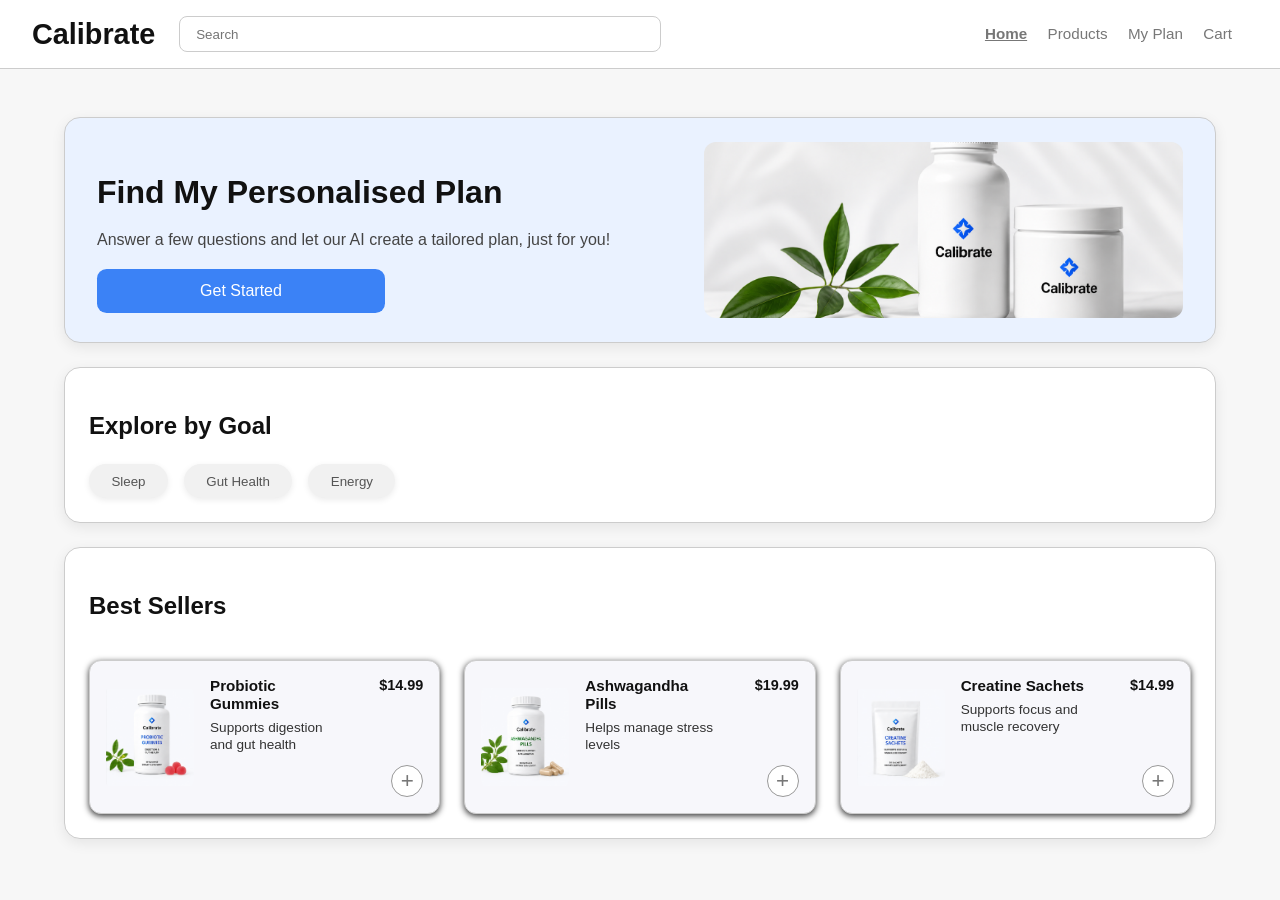
==== index.html @ 3fb038a4 "home product card styling fixing" ====
<!DOCTYPE html>
<html>


<head>
    <link rel="stylesheet" href="styles.css">

    <title>Calibrate Supplements</title>
</head>


<body>

    <header>
        <h1>Calibrate</h1>

        <input class="nav-search" type="text" placeholder="Search">

        <nav> <!--allows the user to move between pages-->
            <a href="index.html" class="active-page">Home</a>
            <a href="products.html">Products</a>
            <a href="#">My Plan</a>
            <a href="cart.html">Cart</a>
        </nav>
    </header>


<main>

    <section class="introduction">
        <!--left side content-->
        <div>
            <h2>Find My Personalised Plan</h2>

            <p>Answer a few questions and let our AI create a tailored plan, just for you!</p>

            <!--button links to products page-->
            <a class="button-link" href="products.html">
                Get Started
            </a>
        </div>

        <!--right side image placeholder-->
        <img class="home-image" src="images/homepage.png" alt="Calibrate Products">
    </section>

    <!--explore by goal section-->
    <section>

        <h2> Explore by Goal</h2>

        <div class="goal-buttons">

            <button>Sleep</button>
            <button>Gut Health</button>
            <button>Energy</button>
        </div>

    </section>

    <!--recommended products section-->
    <section>

        <h2>Best Sellers</h2>

        <!--product card container-->
        <div class="products">

            <article class="home-product-card">
                <img class="product-card-image" src="images/probiotichomepage.png" alt="Probiotic Gummies">

                <h3>Probiotic Gummies</h3>
                <p>Supports digestion and gut health</p>
                <p>$14.99</p>

                <button class="add-btn" data-name="Probiotic Gummies" data-price="14.99">
                    Add to Cart
                </button>
    
            </article>

            <article class="home-product-card">
                <img class="product-card-image" src="images/ashwagandhahomepage.png" alt="Ashwagandha Pills">

                <h3>Ashwagandha Pills</h3>
                <p>Helps manage stress levels</p>
                <p>$19.99</p>

                <button class="add-btn" data-name="Ashwagandha Pills" data-price="19.99">
                    Add to Cart
                </button>
            
            </article>

            <article class="home-product-card">
                <img class="product-card-image" src="images/creatinehomepage.png" alt="Creatine Sachets">

                <h3>Creatine Sachets</h3>
                <p>Supports focus and muscle recovery</p>
                <p>$14.99</p>
                <button class="add-btn" data-name="Creatine Sachets" data-price="16.99">
                    Add to Cart
                </button>
            
            </article>

        </div>

    </section>

</main>

<script src="script.js"></script>
</body>

</html>
---- styles.css ----
:root {
    --border-color:#cccccc;
    --primary-color: #111111;
    --secondary-color: #eaeaea;
    --background-color: #f7f7f7;
    --accent-color: #3B82F6;
    --card-color: #ffffff;
    --accent-light: #EAF2FF;
    --shadow: 0 4px 14px rgba(0, 0, 0, 0.08);
}

body {
    font-family: 'Segoe UI', Tahoma, Geneva, Verdana, sans-serif;
    margin: 0;
    background-color: var(--background-color);
    color: var(--primary-color);
}

main {
    max-width: 72rem;
    margin: 0 auto;
    padding: 1.5rem;

}

header {
    background-color: white;
    padding: 1rem 2rem;
    border-bottom: 1px solid var(--border-color);

    display: grid;
    grid-template-columns: auto 1fr auto;
    gap: 1.5rem;
    align-items: center;
}

header h1 {
    font-size: 1.8rem;
    margin: 0;
}

.nav-search {
    padding: 0.6rem 1rem;
    border: 1px solid var(--border-color);
    border-radius: 0.5rem;
    max-width: 28rem;
    width: 100%;
}

nav a {
    margin-right: 1rem;
    color: #777777;
    text-decoration: none;
    font-size: 0.95rem;
    transition: 0.2s ease;
}

nav a:hover {
    color: black;
}

section {
    background-color: var(--card-color);
    border: 1px solid var(--border-color);
    border-radius: 1rem;
    padding: 1.5rem;
    margin: 1.5rem 0;
    box-shadow: var(--shadow);
}

section h2 {
    margin-bottom: 1.5rem;
}

.introduction {
    display: grid;
    grid-template-columns: 1.2fr 1fr;
    gap: 2rem;
    align-items: center;
    background-color: var(--accent-light);
    padding: 1.5rem 2rem;
}

.introduction h2 {
    font-size: 2rem;
    margin-bottom: 1rem;
}

.introduction p {
    line-height: 1.6;
    color: #444444;
}

.introduction .button-link {
    width: 16rem;
    text-align: center;
    border-radius: 0.6rem;
}

.products {
    padding-top: 1rem;
}

.products,
.info {
    display: grid;
    gap: 1.5rem;
    grid-template-columns: repeat(3, 1fr);
}


article {
    border: 1px solid var(--border-color);
    padding: 1rem;
    margin: 0;
    background-color: #fbfbfd;
    border-radius: 0.75rem;
    transition: 0.2s ease;

    display: grid;
    grid-template-columns: 5rem 1fr auto;
    gap: 0.9rem;
    align-items: center;
    min-height: 7.5rem;
}

article button {
    grid-column: 3;
    grid-row: 2;

    width: 2rem;
    height: 2rem;

    border-radius: 50%;
    background-color: #e0e0e0;
    color: #666666;

    padding: 0;
    font-size: 0;
    justify-self: end;
}

article button::after {
    content: "+";
    font-size: 1.2rem;
    color: #666666;
}

article:hover {
    /*adds subtle lift animation*/
    transform: translateY(-3px);
    box-shadow: 0 8px 18px rgba(0, 0, 0, 0.08);
}

article h3 {
    margin: 0;
    font-size: 1rem;
}

article p {
    margin: 0.25rem 0;
    font-size: 0.9rem;
}

article p:nth-of-type(2) {
    grid-column: 3;
    grid-row: 1;
    font-weight: bold;
    color: var(--primary-color);
    align-self: start;
}

article p:nth-of-type(2) {
    min-width: 4rem;
    text-align: right;
}

article p:first-of-type {
    max-width: 12rem;
    line-height: 1.4;
}

button:hover,
.button-link:hover,
.product-link:hover {
    opacity: 0.85;
}

button,
.button-link {
    background-color: var(--accent-color);
    color: white;
    border: none;
    padding: 0.8rem 1rem;
    border-radius: 0.4rem;
    cursor: pointer;
    display: inline-block;
    text-decoration: none;
    /* add animation for hover*/
    transition: 0.2s ease;
}

button:hover,
.button-link:hover { 
    background-color: var(--accent-color);
}

#clear-cart {
    margin-top: 10px;
    background-color: crimson;
}

#clear-cart:hover {
    background-color: darkred;
}

.product-details {
    display: grid;
    gap: 2rem;
    align-items: start;
    grid-template-columns: 1fr 1fr;
}

.product-image-placeholder {
    width: 18rem;
    height: 18rem;
    background-color: linear-gradient(135deg; #ffffff, #e8eef7);
    border: 1px solid var(--border-color);
    border-radius: 1rem;
    display: flex;
    align-items: center;
    justify-content: center;
}

.product-info {
    max-width: 34rem;
}

.product-placeholder {
    height: 8rem;
    background-color: linear-gradient(135deg; #ffffff, #e8eef7);
    border: 1px solid var(--border-color);
    border-radius: 0.75rem;
    margin-bottom: 1rem;
    display: flex;
    align-items: center;
    justify-content: center;
}

.product-card-image {
    width: 4.5rem;
    height: 5rem;
    object-fit: contain;
    background-color: transparent;
    border-radius: 0.5rem;
    padding: 0;
    box-sizing: border-box;
    grid-row: 1 / 3;
}

.product-list-image {
    width: 7rem;
    height: 7rem;
    object-fit: contain;
    background-color: white;
    border-radius: 0.75rem;
    padding: 0.5rem;
    box-sizing: border-box;
}

.product-detail-image {
    width: 100%;
    height: 24rem;
    object-fit: contain;
    background-color: var(--accent-light);
    border-radius: 1rem;
    border: 1px solid var(--border-color);
    padding: 1rem;
    box-sizing: border-box;
}


.product-info .button-link,
.product-info button {
    min-height: 3rem;
    display: inline-flex;
    align-items: center;
    justify-content: center;
    padding: 0;
    box-sizing: border-box;
    width: 9rem;
    height: 3rem;
    font-size: 1rem;
    margin-right: 0.75rem;
    margin-top: 1rem;
    line-height: 1;
    vertical-align: top;
}

.price {
    font-size: 1.25rem;
    font-weight: bold;
}

.product-link {
    display: inline-block;
    margin-top: 0.8rem;
    color: black;
}

form {
    display: flex;
    flex-direction: column;
    gap: 0.75rem;
    max-width: 30rem;
}

input,
textarea,
select {
    padding: 0.75rem;
    border: 1px solid black;
    border-radius: 0.4rem;
    font-family: inherit;
}

textarea {
    min-height: 6rem;
}

.search-bar {
    width: 100%;
    max-width: 30rem;
    padding: 0.8rem;
    border-radius: 0.5rem;
    border: 1px solid #cccccc;
    font-size: 1rem;
}

.goal-buttons {
    display: flex;
    gap: 1rem;
    flex-wrap: wrap;
}

.goal-buttons button {
    background-color: #f1f1f1;
    color: #555555;

    border-radius: 999px;
    padding: 0.6rem 1.4rem;
    font-weight: 500;
    box-shadow: 0 2px 6px rgba(0, 0, 0, 0.08);
}

/* ===== CONFIRMATION ===== */

.confirmation-box {
    max-width: 40rem;
    margin: 3rem auto;
    text-align: center;
}

.order-summary {
    background-color: #f7f7f7;
    padding: 1.5rem;
    margin: 2rem 0;
    border-radius: 0.75rem;
}

/* ===== CART PAGE ===== */

.cart-page {
    max-width: 45rem;
    margin: 2rem auto;
}

.cart-item {
    display: flex;
    justify-content: space-between;
    align-items: center;
    background-color: #f7f7f7;
    padding: 1rem;
    margin-bottom: 1rem;
    border-radius: 0.75rem;
    border: 1px solid #cccccc;
}

.cart-item h3 {
    margin-bottom: 0.25rem;
}

.cart-total {
    border-top: 2px solid black;
    margin-top: 1.5rem;
    padding-top: 1rem;
}

/* ===== RESPONSIVE DESIGN ===== */

@media (max-width: 768px) {
    
    /* stacks intro section vertically on mobile*/
    .introduction {
        flex-direction: column;
        text-align: center;
    }

    /*stacks product details vertically*/
    .product-details {
        flex-direction: column;
    }

    /*product cards take full screen width*/
    article {
        width: 100%;
    }

    /*top bar navigation spacing*/
    nav {
        display: flex;
        flex-wrap: wrap;
        gap: 1rem;
    }

    /*stacks cart items vertically*/
    .cart-item {
        flex-direction: column;
        align-items: flex-start;
    }
}

.active-page {
    font-weight: bold;
    text-decoration: underline;
}

.home-image {
    width: 100%;
    height: 11rem;
    object-fit: cover;
    border-radius: 0.75rem;
}

/* ===== HOMEPAGE PRODUCT CARDS - A2 MATCH ===== */

.home-product-card {
    display: grid;
    grid-template-columns: 5.5rem 1fr 4rem;
    grid-template-rows: auto 1fr auto;
    column-gap: 1rem;
    row-gap: 0.4rem;

    min-height: 7.5rem;
    padding: 1rem;

    background-color: #f7f7fb;
    border: 1px solid var(--border-color);
    border-radius: 0.75rem;

    box-shadow: 0 2px 6px rgba(0,0,0,0.8);
}

.home-product-card .product-card-image {
    grid-column: 1;
    grid-row: 1 / 4;

    width: 5.5rem;
    height: 6.5rem;

    object-fit: contain;
    align-self: center;

    margin: 0;
    padding: 0;
    background-color: transparent;
}

.home-product-card h3 {
    grid-column: 2;
    grid-row: 1;

    margin: 0;
    font-size: 0.95rem;
    line-height: 1.2;
    align-self: start;
}

.home-product-card p:first-of-type {
    grid-column: 2;
    grid-row: 2;

    margin: 0;
    font-size: 0.85rem;
    line-height: 1.25;
    color: #333333;
    max-width: 10rem;
    align-self: start;
}

.home-product-card p:nth-of-type(2) {
    grid-column: 3;
    grid-row: 1;

    margin: 0;
    font-size: 0.9rem;
    font-weight: bold;
    color: #111111;
    text-align: right;
    align-self: start;
}

.home-product-card .add-btn {
    grid-column: 3;
    grid-row: 3;

    width: 2rem;
    height: 2rem;

    padding: 0;
    margin: 0;

    border-radius: 50%;
    background-color: white;
    border: 1.5px solid #999999;

    justify-self: end;
    align-self: end;

    font-size: 0;
}

.home-product-card .add-btn::after {
    content: "+";
    font-size: 1.4rem;
    line-height: 1;
    color: #777777;
}
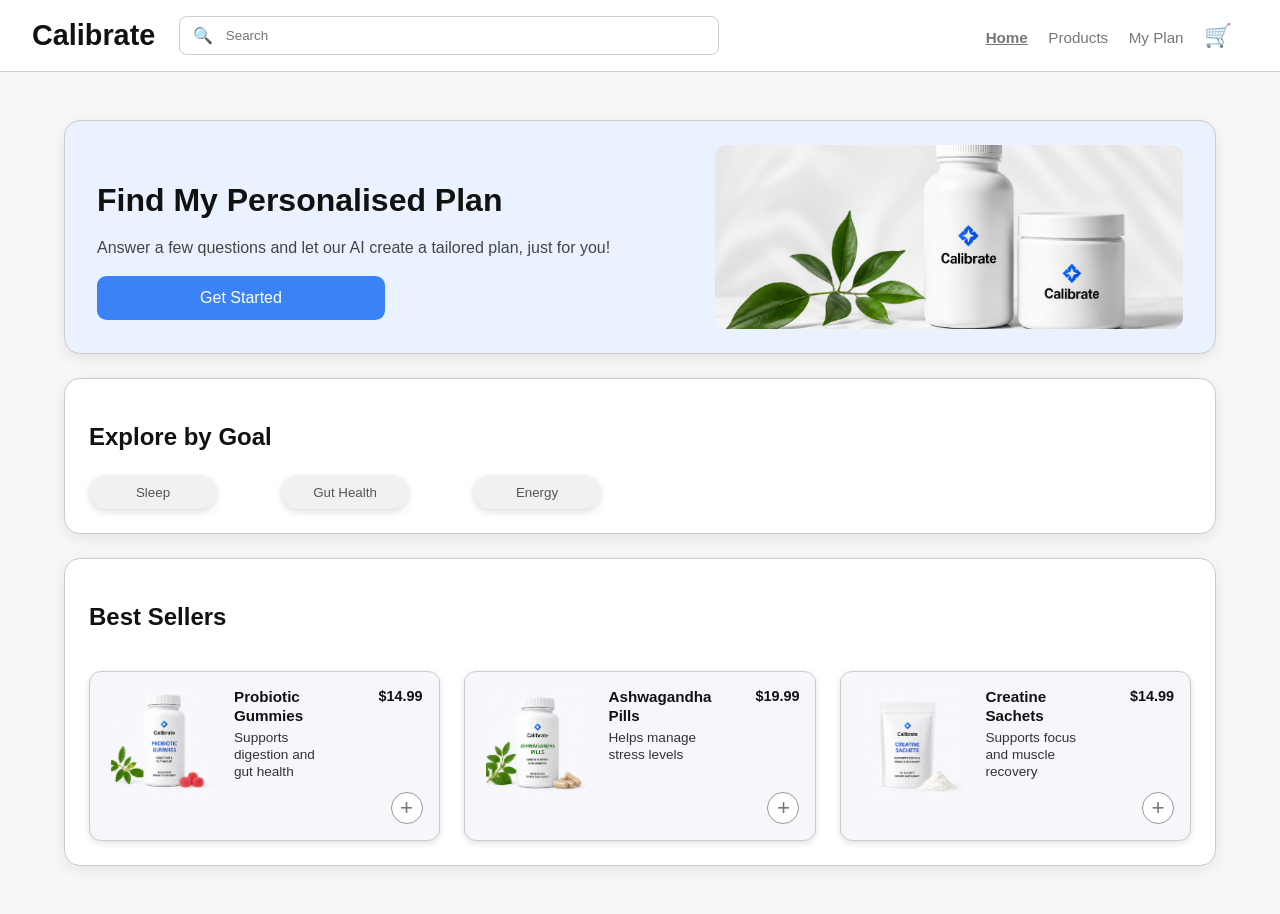
==== commit 8753d09a: "search bar and cart styling" ====
--- a/index.html
+++ b/index.html
@@ -14,13 +14,16 @@
     <header>
         <h1>Calibrate</h1>
 
-        <input class="nav-search" type="text" placeholder="Search">
+        <div class="search-wrapper">
+            <span>🔍</span>
+            <input class="nav-search" type="text" placeholder="Search">
+        </div>
 
         <nav> <!--allows the user to move between pages-->
             <a href="index.html" class="active-page">Home</a>
             <a href="products.html">Products</a>
             <a href="#">My Plan</a>
-            <a href="cart.html">Cart</a>
+            <a class="cart-icon" href="cart.html" aria-label="Cart">🛒</a>
         </nav>
     </header>
 
--- a/styles.css
+++ b/styles.css
@@ -20,7 +20,6 @@
     max-width: 72rem;
     margin: 0 auto;
     padding: 1.5rem;
-
 }
 
 header {
@@ -74,7 +73,7 @@
 
 .introduction {
     display: grid;
-    grid-template-columns: 1.2fr 1fr;
+    grid-template-columns: 1.25fr 1fr;
     gap: 2rem;
     align-items: center;
     background-color: var(--accent-light);
@@ -339,8 +338,8 @@
 
 .goal-buttons {
     display: flex;
-    gap: 1rem;
-    flex-wrap: wrap;
+    justify-content: space-between;
+    max-width: 32rem;
 }
 
 .goal-buttons button {
@@ -348,9 +347,10 @@
     color: #555555;
 
     border-radius: 999px;
-    padding: 0.6rem 1.4rem;
+    padding: 0.6rem 2rem;
+    min-width: 8rem;
     font-weight: 500;
-    box-shadow: 0 2px 6px rgba(0, 0, 0, 0.08);
+    box-shadow: 0 3px 7px rgba(0, 0, 0, 0.12);
 }
 
 /* ===== CONFIRMATION ===== */
@@ -437,8 +437,9 @@
 
 .home-image {
     width: 100%;
-    height: 11rem;
+    height: 11.5rem;
     object-fit: cover;
+    object-position: center;
     border-radius: 0.75rem;
 }
 
@@ -446,30 +447,30 @@
 
 .home-product-card {
     display: grid;
-    grid-template-columns: 5.5rem 1fr 4rem;
+    grid-template-columns: 7rem 1fr 4.5rem;
     grid-template-rows: auto 1fr auto;
     column-gap: 1rem;
-    row-gap: 0.4rem;
-
-    min-height: 7.5rem;
+    row-gap: 0.35rem;
+
+    min-height: 8.5rem;
     padding: 1rem;
 
     background-color: #f7f7fb;
     border: 1px solid var(--border-color);
     border-radius: 0.75rem;
 
-    box-shadow: 0 2px 6px rgba(0,0,0,0.8);
+    box-shadow: 0 2px 6px rgba(0,0,0,0.12);
 }
 
 .home-product-card .product-card-image {
     grid-column: 1;
     grid-row: 1 / 4;
 
-    width: 5.5rem;
-    height: 6.5rem;
+    width: 7rem;
+    height: 7rem;
 
     object-fit: contain;
-    align-self: center;
+    align-self: start;
 
     margin: 0;
     padding: 0;
@@ -535,4 +536,34 @@
     font-size: 1.4rem;
     line-height: 1;
     color: #777777;
+}
+
+.cart-icon {
+    font-size: 1.4rem;
+    text-decoration: none;
+}
+
+.search-wrapper {
+    display: flex;
+    align-items: center;
+    gap: 0.5rem;
+
+    border: 1px solid var(--border-color);
+    border-radius: 0.5rem;
+    padding: 0.4rem 0.8rem;
+
+    max-width: 32rem;
+    width: 100%;
+    background-color: white;
+}
+
+.search-wrapper span {
+    color: #777777;
+}
+
+.search-wrapper .nav-search {
+    border: none;
+    outline: none;
+    padding: 0.3rem;
+    width: 100%;
 }
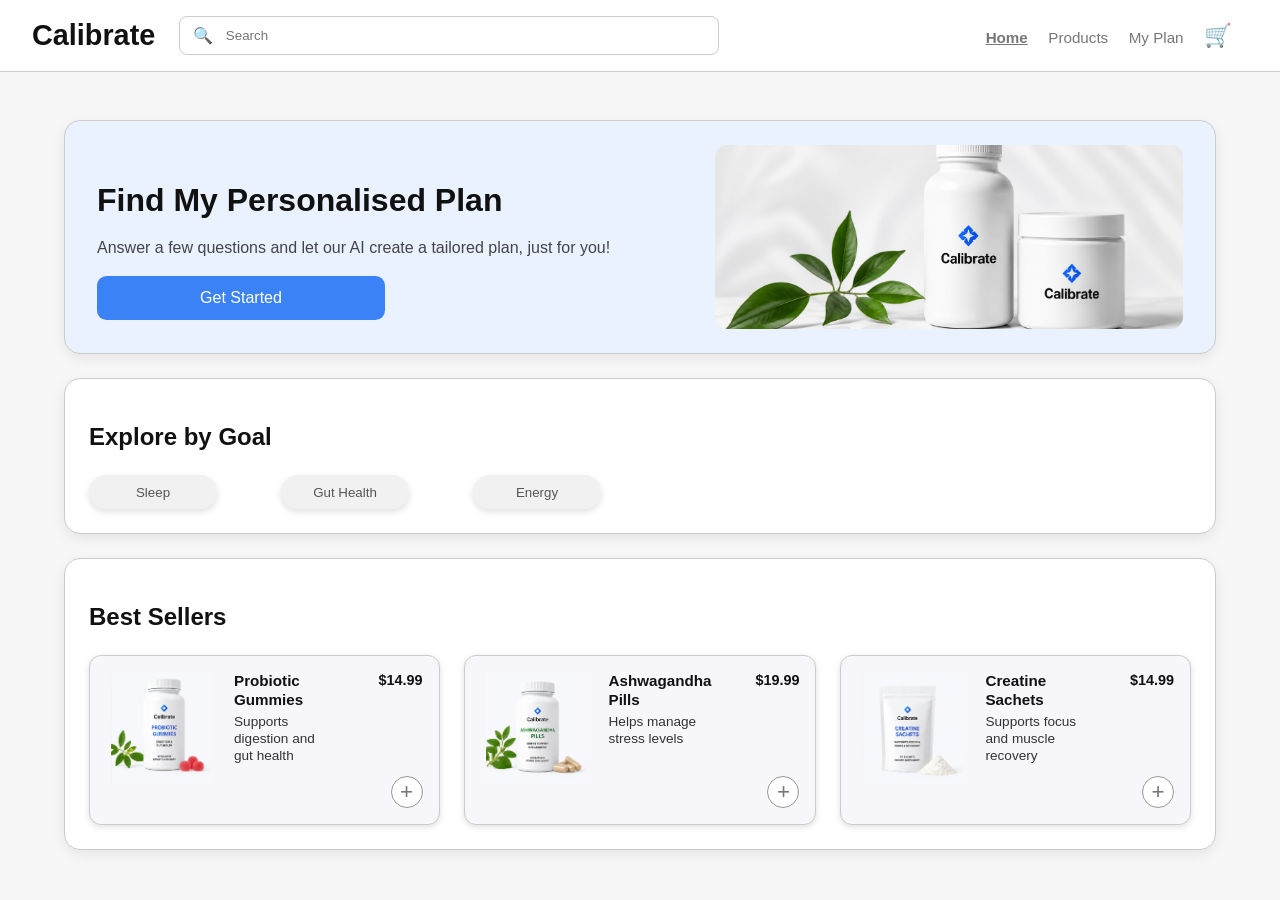
==== commit 1822c6ad: "pop up cart html css and js" ====
--- a/index.html
+++ b/index.html
@@ -76,7 +76,7 @@
                 <p>Supports digestion and gut health</p>
                 <p>$14.99</p>
 
-                <button class="add-btn" data-name="Probiotic Gummies" data-price="14.99">
+                <button class="add-btn" data-name="Probiotic Gummies" data-price="14.99" data-image="images/probiotichomepage.png">
                     Add to Cart
                 </button>
     
@@ -89,7 +89,7 @@
                 <p>Helps manage stress levels</p>
                 <p>$19.99</p>
 
-                <button class="add-btn" data-name="Ashwagandha Pills" data-price="19.99">
+                <button class="add-btn" data-name="Ashwagandha Pills" data-price="19.99" data-image="images/ashwagandhahomepage.png">
                     Add to Cart
                 </button>
             
@@ -101,7 +101,7 @@
                 <h3>Creatine Sachets</h3>
                 <p>Supports focus and muscle recovery</p>
                 <p>$14.99</p>
-                <button class="add-btn" data-name="Creatine Sachets" data-price="16.99">
+                <button class="add-btn" data-name="Creatine Sachets" data-price="16.99" data-image="creatinehomepage.png">
                     Add to Cart
                 </button>
             
--- a/styles.css
+++ b/styles.css
@@ -97,18 +97,43 @@
 }
 
 .products {
-    padding-top: 1rem;
-}
+    display: flex;
+    gap: 1.5rem;
+    flex-wrap: wrap;
+}
+
+.breadcrumbs {
+    color: #888;
+    font-size: 0.9rem;
+    margin-bottom: 1.5rem;
+}
+
+.search-container {
+    position: relative;
+}
+
+.search-icon {
+    position: absolute;
+    left: 16px;
+    top: 50%;
+    transform: translateY(-50%)
+    color: #999;
+}
+
+.search-bar {
+    padding-left: 45px;
+}
+
 
 .products,
 .info {
     display: grid;
+    grid-template-columns: repeat(3, 1fr);
     gap: 1.5rem;
-    grid-template-columns: repeat(3, 1fr);
-}
-
-
-article {
+}
+
+
+.home-product-card {
     border: 1px solid var(--border-color);
     padding: 1rem;
     margin: 0;
@@ -123,45 +148,23 @@
     min-height: 7.5rem;
 }
 
-article button {
-    grid-column: 3;
-    grid-row: 2;
-
-    width: 2rem;
-    height: 2rem;
-
-    border-radius: 50%;
-    background-color: #e0e0e0;
-    color: #666666;
-
-    padding: 0;
-    font-size: 0;
-    justify-self: end;
-}
-
-article button::after {
-    content: "+";
-    font-size: 1.2rem;
-    color: #666666;
-}
-
-article:hover {
+.home-product-card:hover {
     /*adds subtle lift animation*/
     transform: translateY(-3px);
     box-shadow: 0 8px 18px rgba(0, 0, 0, 0.08);
 }
 
-article h3 {
+.home-product-card h3 {
     margin: 0;
     font-size: 1rem;
 }
 
-article p {
+.home-product-card p {
     margin: 0.25rem 0;
     font-size: 0.9rem;
 }
 
-article p:nth-of-type(2) {
+.home-product-card p:nth-of-type(2) {
     grid-column: 3;
     grid-row: 1;
     font-weight: bold;
@@ -169,12 +172,12 @@
     align-self: start;
 }
 
-article p:nth-of-type(2) {
+.home-product-card p:nth-of-type(2) {
     min-width: 4rem;
     text-align: right;
 }
 
-article p:first-of-type {
+.home-product-card p:first-of-type {
     max-width: 12rem;
     line-height: 1.4;
 }
@@ -215,9 +218,10 @@
 
 .product-details {
     display: grid;
-    gap: 2rem;
+    gap: 1.5rem;
     align-items: start;
     grid-template-columns: 1fr 1fr;
+    padding: 1.5rem 2rem;
 }
 
 .product-image-placeholder {
@@ -233,6 +237,20 @@
 
 .product-info {
     max-width: 34rem;
+}
+
+.product-info h2 {
+    margin-top: 0;
+    font-size: 1.3rem;
+}
+
+.product-info p {
+    line-height: 1.6;
+}
+
+.product-info ul {
+    padding-left: 1.2rem;
+    line-height: 1.8;
 }
 
 .product-placeholder {
@@ -257,21 +275,12 @@
     grid-row: 1 / 3;
 }
 
-.product-list-image {
-    width: 7rem;
-    height: 7rem;
-    object-fit: contain;
-    background-color: white;
-    border-radius: 0.75rem;
-    padding: 0.5rem;
-    box-sizing: border-box;
-}
 
 .product-detail-image {
     width: 100%;
-    height: 24rem;
+    height: 26rem;
     object-fit: contain;
-    background-color: var(--accent-light);
+    background-color: #f7f7fb;
     border-radius: 1rem;
     border: 1px solid var(--border-color);
     padding: 1rem;
@@ -280,7 +289,8 @@
 
 
 .product-info .button-link,
-.product-info button {
+.product-info .product-main-button,
+.product-info .wishlist-button {
     min-height: 3rem;
     display: inline-flex;
     align-items: center;
@@ -296,8 +306,17 @@
     vertical-align: top;
 }
 
+
+.product-card:hover {
+    transform: translateY(-4px);
+}
+
+.circle-button:hover {
+    background-color: #f3f3f3;
+}
+
 .price {
-    font-size: 1.25rem;
+    font-size: 1rem;
     font-weight: bold;
 }
 
@@ -566,4 +585,213 @@
     outline: none;
     padding: 0.3rem;
     width: 100%;
-}+}
+
+/* === PRODUCT SPECIFIC PAGE === */
+
+.product-accordion {
+    margin-top: 1.4rem;
+}
+
+.product-gallery {
+    text-align: center;
+    max-width: 30rem;
+}
+
+.image-dots {
+    margin-top: 0.4rem;
+}
+
+.image-dots span {
+    display: inline-block;
+    width: 0.45rem;
+    height: 0.45rem;
+    background-color: #777777;
+    border-radius: 50%;
+    margin: 0 0.2rem;
+}
+
+.product-title-row {
+    display: flex;
+    justify-content: space-between;
+    align-items: flex-start;
+    gap: 2rem;
+}
+
+.product-title-row h2,
+.product-title-row .price {
+    margin: 0;
+    line-height: 1.2
+}
+
+.quantity-row {
+    display: flex;
+    align-items: center;
+    gap: 0.35rem;
+    margin: 1rem 0 1rem 0;
+}
+
+.quantity-input {
+    width: 2rem;
+    height: 2rem;
+    text-align: center;
+
+}
+
+.quantity-number {
+    min-width: 1rem;
+    text-align: center;
+}
+
+.quantity-btn {
+    width: 1.4rem;
+    height: 1.4rem;
+    min-height: 0;
+
+    padding: 0;
+    margin: 0;
+
+    border-radius: 0.4rem;
+    border: 1px solid #999999;
+
+    background-color: white;
+    color: #111111;
+
+    display: inline-flex;
+    align-items: center;
+    justify-content: center;
+
+    font-size: 0.9rem;
+    line-height: 1;
+}
+
+.quantity-btn:focus {
+    outline: none;
+}
+
+.product-main-button {
+    width: 13rem;
+    background-color: #111111;
+    border-radius: 2rem;
+    margin-bottom: 0.75rem;
+}
+
+.wishlist-button {
+    width: 13rem;
+    background-color: #777777;
+    border-radius: 2rem;
+    display: block;
+}
+
+.product-accordion details {
+    background-color: #f7f7fb;
+    border: 1px solid var(--border-color);
+    border-radius: 0.4rem;
+    padding: 0.45rem 1rem;
+    margin-bottom: 0.5rem;
+}
+
+.product-accordion summary {
+    cursor: pointer;
+    font-weight: 500;
+}
+
+/* ===== POP-UP CART ===== */
+
+.pop-up-cart {
+    position: fixed;
+    top: 0;
+    right: -22rem;
+    width: 22rem;
+    height: 100vh;
+
+    background-color: white;
+    border-left: 1px solid var(--border-color);
+    box-shadow: -4px 0 14px rgba(0, 0, 0, 0.12);
+
+    padding: 1.5rem;
+    box-sizing: border-box;
+
+    transition: 0.3s ease;
+    z-index: 1000;
+}
+
+.pop-up-cart.open {
+    right: 0
+}
+
+.close-pop-up-cart {
+    background-color: transparent;
+    color: black;
+    font-size: 1.5rem;
+    padding: 0;
+    margin-bottom: 1rem;
+}
+
+.pop-up-cart-item {
+    display: flex;
+    gap: 0.8rem;
+    align-items: center;
+
+    background-color: #f7f7fb;
+    border: 1px solid var(--border-color);
+    border-radius: 0.75rem;
+
+    padding: 0.75rem;
+    margin-bottom: 0.75rem;
+}
+
+.pop-up-cart-item img {
+    width: 3.5rem;
+    height: 3.5rem;
+    object-fit: contain;
+}
+
+.pop-up-cart-item h3 {
+    font-size: 0.9rem;
+    margin: 0;
+}
+
+.pop-up-cart-item p {
+    font-size: 0.8rem;
+    margin: 0.2rem 0;
+}
+
+.pop-up-cart-button,
+.clear-pop-up-cart {
+    margin-top: 0.75rem;
+    width: 100%;
+    text-align: center;
+    box-sizing: border-box;
+}
+
+body.cart-open main,
+body.cart-open header {
+    width: calc(100% - 22rem);
+    margin-left: 0;
+    transform: none;
+    transition: 0.3s ease;
+}
+
+main,
+header {
+    transition: 0.3s ease;
+}
+
+.clear-pop-up-cart {
+    background-color: black;
+    color: white;
+}
+
+.clear-pop-up-cart:hover {
+    background-color: darkred;
+}
+
+.remove-pop-up-item {
+    background: transparent;
+    color: #777777;
+    padding: 0;
+    margin-left: auto;
+    font-size: 1.2rem;
+    border: none;
+}
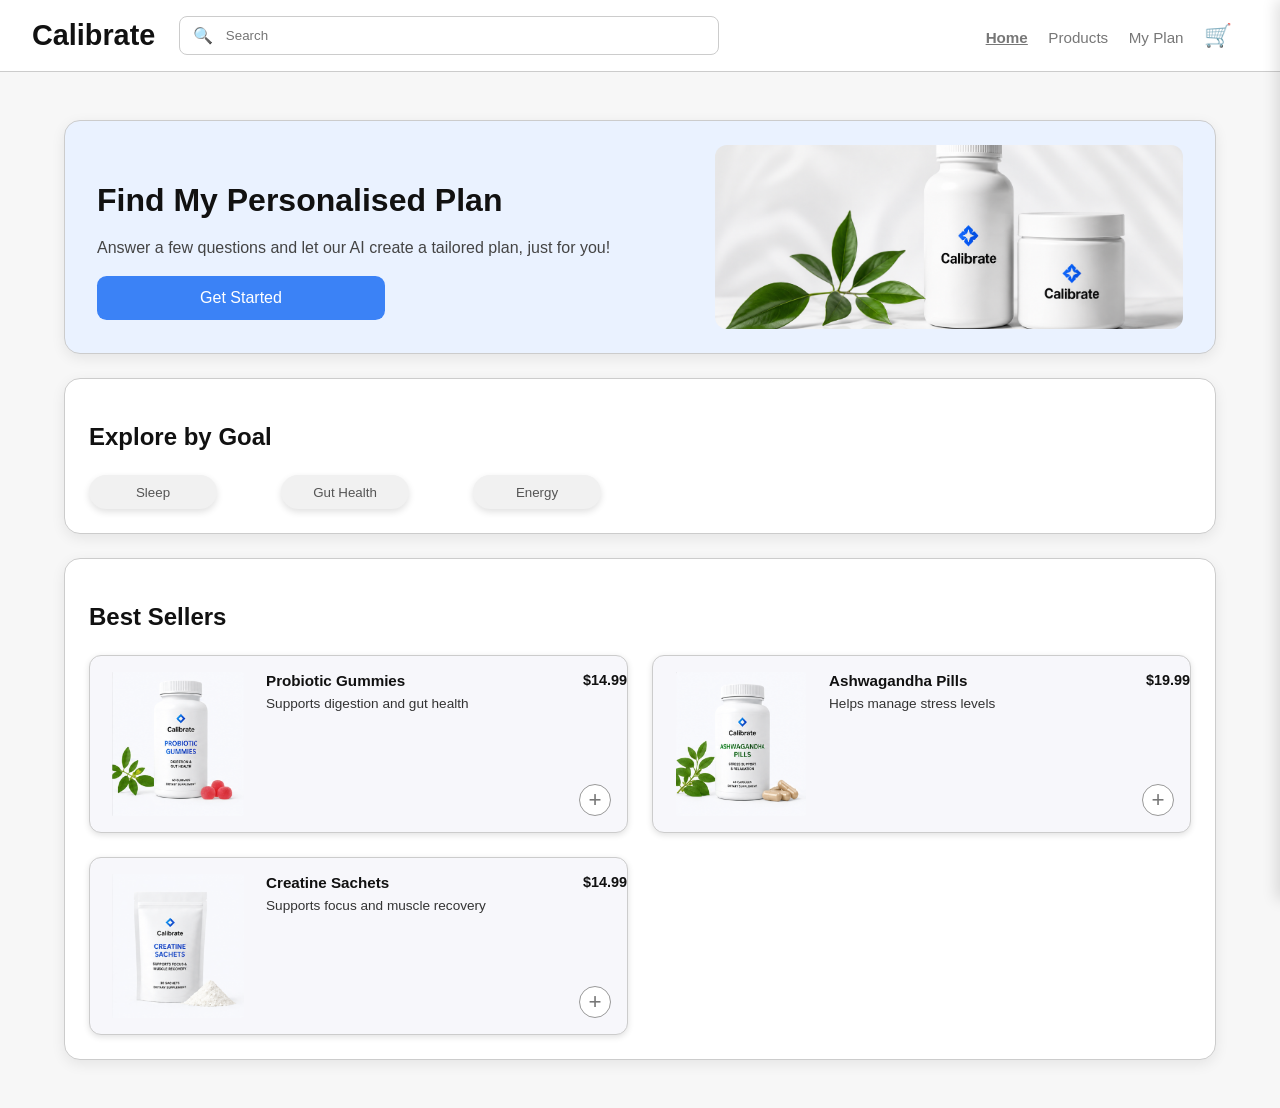
==== commit db0f42c0: "product and homepage edits" ====
--- a/index.html
+++ b/index.html
@@ -77,7 +77,7 @@
                 <p>$14.99</p>
 
                 <button class="add-btn" data-name="Probiotic Gummies" data-price="14.99" data-image="images/probiotichomepage.png">
-                    Add to Cart
+                    +
                 </button>
     
             </article>
@@ -90,7 +90,7 @@
                 <p>$19.99</p>
 
                 <button class="add-btn" data-name="Ashwagandha Pills" data-price="19.99" data-image="images/ashwagandhahomepage.png">
-                    Add to Cart
+                    +
                 </button>
             
             </article>
@@ -101,8 +101,8 @@
                 <h3>Creatine Sachets</h3>
                 <p>Supports focus and muscle recovery</p>
                 <p>$14.99</p>
-                <button class="add-btn" data-name="Creatine Sachets" data-price="16.99" data-image="creatinehomepage.png">
-                    Add to Cart
+                <button class="add-btn" data-name="Creatine Sachets" data-price="16.99" data-image="images/creatinehomepage.png">
+                    +
                 </button>
             
             </article>
@@ -113,6 +113,14 @@
 
 </main>
 
+<aside id="pop-up-cart" class="pop-up-cart">
+        <button id="collapse-pop-up-cart" class="collapse-pop-up-cart">x</button>
+        <h2>Your Cart</h2>
+        <div id="pop-up-cart-list"></div>
+        <a class="button-link pop-up-cart-button" href="cart.html">View Cart</a>
+        <button id="clear-pop-up-cart" class="clear-pop-up-cart">Clear Cart</button>
+    </aside>
+
 <script src="script.js"></script>
 </body>
 
--- a/styles.css
+++ b/styles.css
@@ -97,9 +97,14 @@
 }
 
 .products {
-    display: flex;
+    display: grid;
+    grid-template-columns: 1fr 1fr;
     gap: 1.5rem;
-    flex-wrap: wrap;
+}
+
+.product-list-section {
+    max-width: 70rem;
+    margin: 0 auto;
 }
 
 .breadcrumbs {
@@ -116,7 +121,7 @@
     position: absolute;
     left: 16px;
     top: 50%;
-    transform: translateY(-50%)
+    transform: translateY(-50%);
     color: #999;
 }
 
@@ -125,28 +130,12 @@
 }
 
 
-.products,
 .info {
     display: grid;
     grid-template-columns: repeat(3, 1fr);
     gap: 1.5rem;
 }
 
-
-.home-product-card {
-    border: 1px solid var(--border-color);
-    padding: 1rem;
-    margin: 0;
-    background-color: #fbfbfd;
-    border-radius: 0.75rem;
-    transition: 0.2s ease;
-
-    display: grid;
-    grid-template-columns: 5rem 1fr auto;
-    gap: 0.9rem;
-    align-items: center;
-    min-height: 7.5rem;
-}
 
 .home-product-card:hover {
     /*adds subtle lift animation*/
@@ -177,10 +166,6 @@
     text-align: right;
 }
 
-.home-product-card p:first-of-type {
-    max-width: 12rem;
-    line-height: 1.4;
-}
 
 button:hover,
 .button-link:hover,
@@ -207,14 +192,6 @@
     background-color: var(--accent-color);
 }
 
-#clear-cart {
-    margin-top: 10px;
-    background-color: crimson;
-}
-
-#clear-cart:hover {
-    background-color: darkred;
-}
 
 .product-details {
     display: grid;
@@ -227,7 +204,7 @@
 .product-image-placeholder {
     width: 18rem;
     height: 18rem;
-    background-color: linear-gradient(135deg; #ffffff, #e8eef7);
+    background: linear-gradient(135deg; #ffffff, #e8eef7);
     border: 1px solid var(--border-color);
     border-radius: 1rem;
     display: flex;
@@ -255,7 +232,7 @@
 
 .product-placeholder {
     height: 8rem;
-    background-color: linear-gradient(135deg; #ffffff, #e8eef7);
+    background: linear-gradient(135deg; #ffffff, #e8eef7);
     border: 1px solid var(--border-color);
     border-radius: 0.75rem;
     margin-bottom: 1rem;
@@ -289,8 +266,7 @@
 
 
 .product-info .button-link,
-.product-info .product-main-button,
-.product-info .wishlist-button {
+.product-info .product-main-button {
     min-height: 3rem;
     display: inline-flex;
     align-items: center;
@@ -330,8 +306,15 @@
     display: flex;
     flex-direction: column;
     gap: 0.75rem;
-    max-width: 30rem;
-}
+    max-width: 100%;
+}
+
+.checkout-section {
+    max-width: 50rem;
+    margin: 0 auto;
+}
+
+
 
 input,
 textarea,
@@ -375,16 +358,45 @@
 /* ===== CONFIRMATION ===== */
 
 .confirmation-box {
-    max-width: 40rem;
+    max-width: 38rem;
     margin: 3rem auto;
     text-align: center;
 }
 
+.confirmation-box h2 {
+    margin-bottom: 0.75rem;
+}
+
+.confirmation-box p {
+    line-height: 1.6;
+}
+
+.confirmation-box .button-link {
+    width: 12rem;
+    font-weight: 600;
+}
+
+.confirmation-box .order-summary {
+    text-align: left;
+}
+
+.confirmation-box .cart-item {
+    box-shadow: none;
+}
+
+.confirmation-box .cart-minus,
+.confirmation-box .cart-plus,
+.confirmation-box .cart-remove {
+    display: none;
+}
+
 .order-summary {
     background-color: #f7f7f7;
+    border: 1px solid var(--border-color);
+    border-radius: 0.75rem;
     padding: 1.5rem;
-    margin: 2rem 0;
-    border-radius: 0.75rem;
+    margin: 2rem 0 1.5rem 0;
+    box-shadow: var(--shadow);
 }
 
 /* ===== CART PAGE ===== */
@@ -396,13 +408,63 @@
 
 .cart-item {
     display: flex;
-    justify-content: space-between;
-    align-items: center;
-    background-color: #f7f7f7;
-    padding: 1rem;
+    gap: 2rem;
+    justify-content: flex-start;
+    align-items: center;
+    background-color: #f7f7fb;
+    padding: 0.75rem 1.5rem;
     margin-bottom: 1rem;
     border-radius: 0.75rem;
     border: 1px solid #cccccc;
+}
+
+
+.cart-item-image {
+    width: 8rem;
+    height: 8rem;
+    object-fit: cover;
+    flex-shrink: 0;
+}
+
+.cart-item-info {
+    display: flex;
+    flex-direction: column;
+    justify-content: center;
+}
+
+.cart-item-info h3 {
+    margin-bottom: 0.25rem;
+}
+
+.cart-item-info p {
+    margin: 0;
+}
+
+.cart-item-price {
+    font-weight: bold;
+    margin-left: auto;
+}
+
+.cart-quantity-row {
+    display: flex;
+    align-items: center;
+    gap: 0.5rem;
+}
+
+.cart-minus,
+.cart-plus {
+    width: 2rem;
+    height: 2rem;
+    border-radius: 0.4rem;
+    display: flex;
+    align-items: center;
+    justify-content: center;
+    padding: 0;
+    line-height: 1;
+}
+
+.cart-remove {
+    margin-left: 1rem;
 }
 
 .cart-item h3 {
@@ -414,6 +476,42 @@
     margin-top: 1.5rem;
     padding-top: 1rem;
 }
+
+.cart-action-button,
+.checkout-button {
+    width: 12rem;
+    height: 3rem;
+
+    display: inline-flex;
+    align-items: center;
+    justify-content: center;
+
+    box-sizing: border-box;
+
+    font-size: 1rem;
+    font-weight: 600;
+
+
+    vertical align: top;
+
+}
+
+.cart-action-button {
+    background-color: var(--accent-color);
+    color: white;
+}
+
+.checkout-button {
+    background-color: #777777;
+    color: white;
+}
+
+
+.cart-buttons {
+    display: flex;
+    gap: 1rem;
+}
+
 
 /* ===== RESPONSIVE DESIGN ===== */
 
@@ -466,7 +564,7 @@
 
 .home-product-card {
     display: grid;
-    grid-template-columns: 7rem 1fr 4.5rem;
+    grid-template-columns: 9rem 1fr 3rem;
     grid-template-rows: auto 1fr auto;
     column-gap: 1rem;
     row-gap: 0.35rem;
@@ -485,8 +583,8 @@
     grid-column: 1;
     grid-row: 1 / 4;
 
-    width: 7rem;
-    height: 7rem;
+    width: 9rem;
+    height: 9rem;
 
     object-fit: contain;
     align-self: start;
@@ -514,7 +612,7 @@
     font-size: 0.85rem;
     line-height: 1.25;
     color: #333333;
-    max-width: 10rem;
+    max-width: 14rem;
     align-self: start;
 }
 
@@ -528,6 +626,8 @@
     color: #111111;
     text-align: right;
     align-self: start;
+
+    padding-right: 0.75rem;
 }
 
 .home-product-card .add-btn {
@@ -673,14 +773,6 @@
     width: 13rem;
     background-color: #111111;
     border-radius: 2rem;
-    margin-bottom: 0.75rem;
-}
-
-.wishlist-button {
-    width: 13rem;
-    background-color: #777777;
-    border-radius: 2rem;
-    display: block;
 }
 
 .product-accordion details {
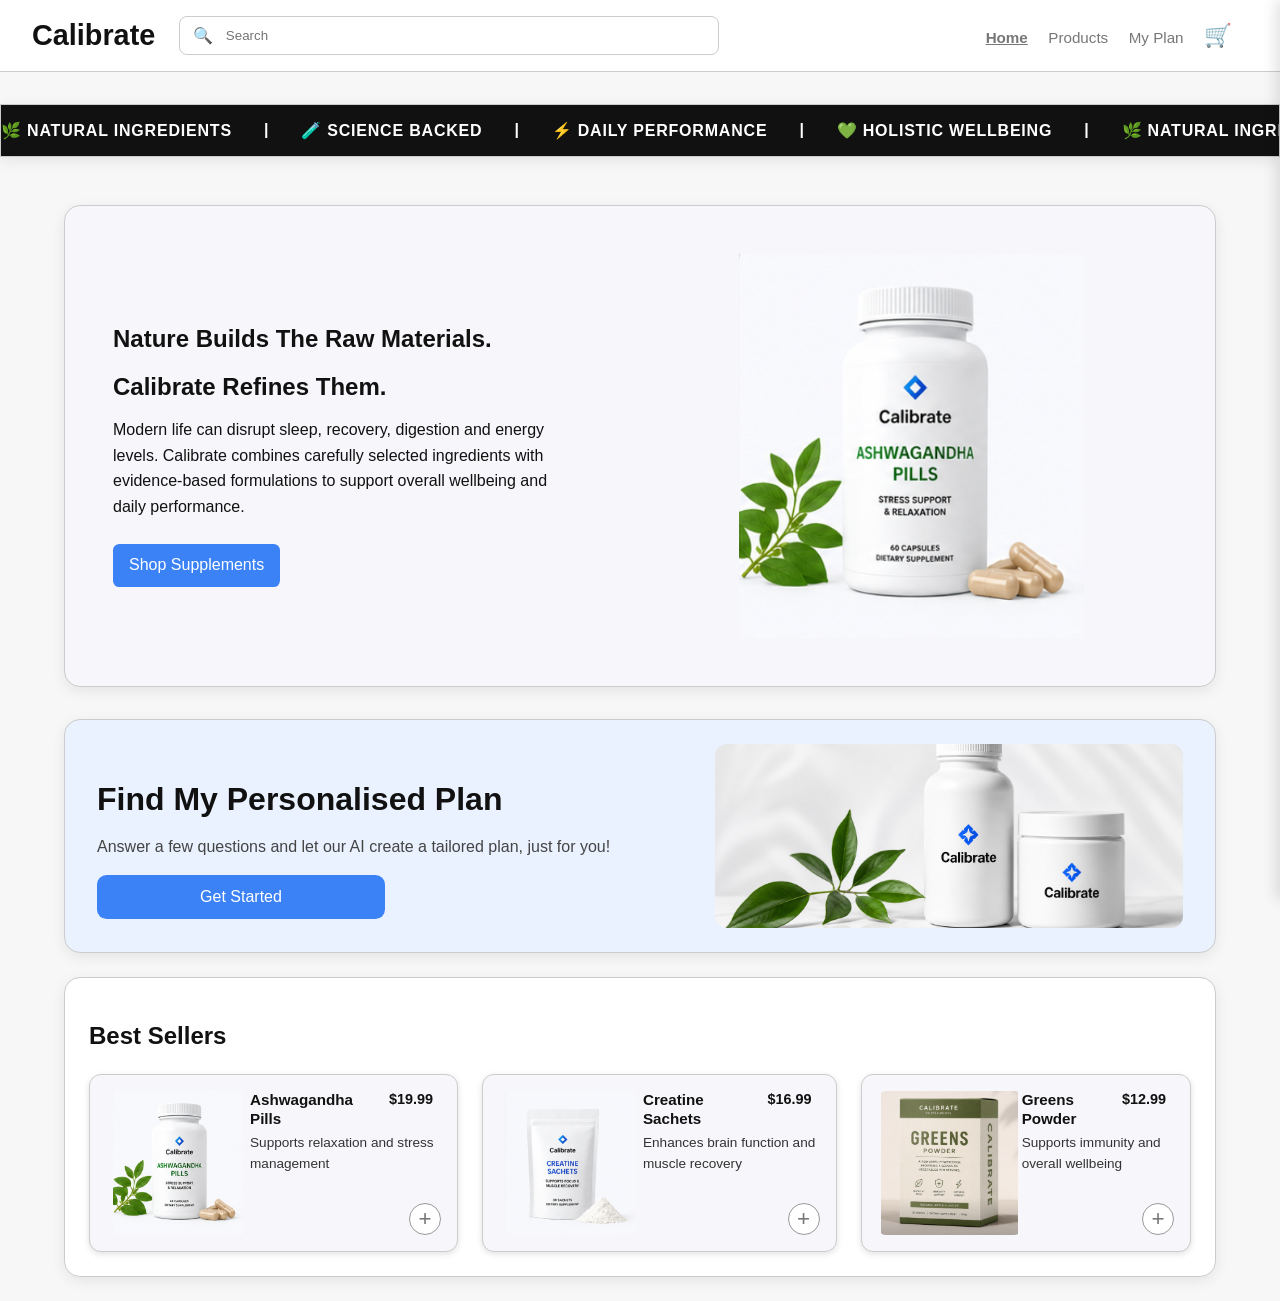
==== commit e52eb306: "homepage section edits" ====
--- a/index.html
+++ b/index.html
@@ -26,12 +26,68 @@
             <a class="cart-icon" href="cart.html" aria-label="Cart">🛒</a>
         </nav>
     </header>
+    
+    <section class="scrolling-banner">
+        
+        <div class="scrolling-track">
+            <span>🌿 NATURAL INGREDIENTS</span><span>|</span>
+            
+            <span>🧪 SCIENCE BACKED</span><span>|</span>
+            
+            <span>⚡ DAILY PERFORMANCE</span><span>|</span>
+            
+            <span>💚 HOLISTIC WELLBEING</span><span>|</span>
+            
+            <span>🌿 NATURAL INGREDIENTS</span><span>|</span>
+            
+            <span>🧪 SCIENCE BACKED</span><span>|</span>
+            
+            <span>⚡ DAILY PERFORMANCE</span><span>|</span>
+            
+            <span>💚 HOLISTIC WELLBEING</span><span>|</span>
 
+            <span>🌿 NATURAL INGREDIENTS</span><span>|</span>
+            
+            <span>🧪 SCIENCE BACKED</span><span>|</span>
+            
+            <span>⚡ DAILY PERFORMANCE</span><span>|</span>
+
+            <span>💚 HOLISTIC WELLBEING</span><span>|</span>
+
+            <span>🌿 NATURAL INGREDIENTS</span><span>|</span>
+            
+            <span>🧪 SCIENCE BACKED</span><span>|</span>
+            
+            <span>⚡ DAILY PERFORMANCE</span><span>|</span>           
+        </div>
+    
+    </section>
 
 <main>
 
-    <section class="introduction">
-        <!--left side content-->
+    <section class="brand-hero">
+        
+        <div class="brand-hero-content">
+            
+            <h2>Nature Builds The Raw Materials.</h2>
+            
+            <h2 class="hero-subheading">Calibrate Refines Them.</h2>
+            
+            <p>Modern life can disrupt sleep, recovery, digestion and energy levels. 
+            Calibrate combines carefully selected ingredients with evidence-based 
+            formulations to support overall wellbeing and daily performance.</p>
+            
+            <a class="button-link" href="products.html">Shop Supplements</a>
+        
+        </div>
+        
+        <div class="brand-hero-image">
+            <img id="hero-image" src="images/ashwagandhahomepage.png" alt="Calibrate Supplements">
+        </div>
+    
+    </section>
+
+     <section class="introduction">
         <div>
             <h2>Find My Personalised Plan</h2>
 
@@ -46,70 +102,37 @@
         <!--right side image placeholder-->
         <img class="home-image" src="images/homepage.png" alt="Calibrate Products">
     </section>
+    
+        <!--bestsellers-->
+    <section class="product-list-section">
+        
+        <h2>Best Sellers</h2>
+        
+        <div class="home-products">
+            
+        <article class="home-product-card" onclick="window.location.href='ashwagandha.html'">
+            <img class="product-card-image" src="images/ashwagandhahomepage.png" alt="Ashwagandha Pills">  
+            <h3>Ashwagandha Pills</h3>
+            <p>Supports relaxation and stress management</p>
+            <p>$19.99</p>
+            <button class="add-btn" onclick="event.stopPropagation()" data-name="Ashwagandha Pills" data-price="19.99" data-image="images/ashwagandha.png">+</button>
+        </article>
 
-    <!--explore by goal section-->
-    <section>
+        <article class="home-product-card" onclick="window.location.href='creatine.html'">
+            <img class="product-card-image" src="images/creatinehomepage.png" alt="Creatine Sachets">
+            <h3>Creatine Sachets</h3>
+            <p>Enhances brain function and muscle recovery</p>
+            <p>$16.99</p>
+            <button class="add-btn" onclick="event.stopPropagation()" data-name="Creatine Sachets" data-price="16.99" data-image="images/creatine.png">+</button>
+        </article>
 
-        <h2> Explore by Goal</h2>
-
-        <div class="goal-buttons">
-
-            <button>Sleep</button>
-            <button>Gut Health</button>
-            <button>Energy</button>
-        </div>
-
-    </section>
-
-    <!--recommended products section-->
-    <section>
-
-        <h2>Best Sellers</h2>
-
-        <!--product card container-->
-        <div class="products">
-
-            <article class="home-product-card">
-                <img class="product-card-image" src="images/probiotichomepage.png" alt="Probiotic Gummies">
-
-                <h3>Probiotic Gummies</h3>
-                <p>Supports digestion and gut health</p>
-                <p>$14.99</p>
-
-                <button class="add-btn" data-name="Probiotic Gummies" data-price="14.99" data-image="images/probiotichomepage.png">
-                    +
-                </button>
-    
-            </article>
-
-            <article class="home-product-card">
-                <img class="product-card-image" src="images/ashwagandhahomepage.png" alt="Ashwagandha Pills">
-
-                <h3>Ashwagandha Pills</h3>
-                <p>Helps manage stress levels</p>
-                <p>$19.99</p>
-
-                <button class="add-btn" data-name="Ashwagandha Pills" data-price="19.99" data-image="images/ashwagandhahomepage.png">
-                    +
-                </button>
-            
-            </article>
-
-            <article class="home-product-card">
-                <img class="product-card-image" src="images/creatinehomepage.png" alt="Creatine Sachets">
-
-                <h3>Creatine Sachets</h3>
-                <p>Supports focus and muscle recovery</p>
-                <p>$14.99</p>
-                <button class="add-btn" data-name="Creatine Sachets" data-price="16.99" data-image="images/creatinehomepage.png">
-                    +
-                </button>
-            
-            </article>
-
-        </div>
-
-    </section>
+        <article class="home-product-card" onclick="window.location.href='greens.html'">
+            <img class="product-card-image" src="images/greens.png" alt="Greens Powder">
+            <h3>Greens Powder</h3>
+            <p>Supports immunity and overall wellbeing</p>
+            <p>$12.99</p>
+            <button class="add-btn" onclick="event.stopPropagation()" data-name="Greens Powder" data-price="12.99" data-image="images/greens.png">+</button>
+        </article>
 
 </main>
 
--- a/styles.css
+++ b/styles.css
@@ -107,6 +107,10 @@
     margin: 0 auto;
 }
 
+.product-list-section h2 {
+    margin-bottom: 1.5rem;
+}
+
 .breadcrumbs {
     color: #888;
     font-size: 0.9rem;
@@ -136,6 +140,10 @@
     gap: 1.5rem;
 }
 
+.home-products {
+    display: flex;
+    gap: 1.5rem;
+}
 
 .home-product-card:hover {
     /*adds subtle lift animation*/
@@ -340,8 +348,9 @@
 
 .goal-buttons {
     display: flex;
-    justify-content: space-between;
-    max-width: 32rem;
+    justify-content: space-evenly;
+    align-items: center;
+    margin-top: 2rem;
 }
 
 .goal-buttons button {
@@ -355,6 +364,9 @@
     box-shadow: 0 3px 7px rgba(0, 0, 0, 0.12);
 }
 
+.goals-section {
+    background-color: #eef4ff;
+}
 /* ===== CONFIRMATION ===== */
 
 .confirmation-box {
@@ -564,7 +576,7 @@
 
 .home-product-card {
     display: grid;
-    grid-template-columns: 9rem 1fr 3rem;
+    grid-template-columns: 8rem 2fr auto;
     grid-template-rows: auto 1fr auto;
     column-gap: 1rem;
     row-gap: 0.35rem;
@@ -605,14 +617,14 @@
 }
 
 .home-product-card p:first-of-type {
-    grid-column: 2;
+    grid-column: 2 / 4;
     grid-row: 2;
 
     margin: 0;
     font-size: 0.85rem;
-    line-height: 1.25;
+    line-height: 1.5;
     color: #333333;
-    max-width: 14rem;
+    max-width: none;
     align-self: start;
 }
 
@@ -627,7 +639,8 @@
     text-align: right;
     align-self: start;
 
-    padding-right: 0.75rem;
+    justify-self: end;
+    padding-right: 0.5rem;
 }
 
 .home-product-card .add-btn {
@@ -887,3 +900,75 @@
     font-size: 1.2rem;
     border: none;
 }
+
+/* ===== HOMEPAGE HERO ===== */
+
+.brand-hero {
+    display: grid;
+    grid-template-columns: 1fr 1fr;
+
+    align-items: center;
+    gap: 2rem;
+    background-color: #f7f7fb;
+    border: 1px solid var(--border-color);
+    border-radius: 1rem;
+    padding: 3rem;
+    margin-bottom: 2rem;
+}
+
+.brand-hero-content h2 {
+    margin-bottom: 0.75rem;
+}
+
+.hero-subheading {
+    color: var(--primary-color);
+}
+
+.brand-hero-content p {
+    line-height: 1.6;
+    max-width: 28rem;
+    margin-bottom: 1.5rem;
+}
+
+.brand-hero-image {
+    display: flex;
+    justify-content: center;
+}
+
+.brand-hero-image img {
+    width: 24rem;
+    height: 24rem;
+    object-fit: contain;
+}
+
+/* ===== SCROLLING BANNER ===== */
+
+.scrolling-banner {
+    overflow: hidden;
+    background-color: var(--primary-color);
+    color: white;
+    padding: 1rem 0;
+    margin: 0;
+    margin-top: 2rem;
+    border-radius: 0;
+}
+
+.scrolling-track {
+    display: flex;
+    gap: 2rem;
+    width: max-content;
+    animation: scroll-banner 15s linear infinite;
+    font-weight: bold;
+    letter-spacing: 0.05rem;
+}
+
+@keyframes scroll-banner {
+
+    from {
+        transform: translateX(0);
+    }
+
+    to {
+        transform: translateX(-50%);
+    }
+}
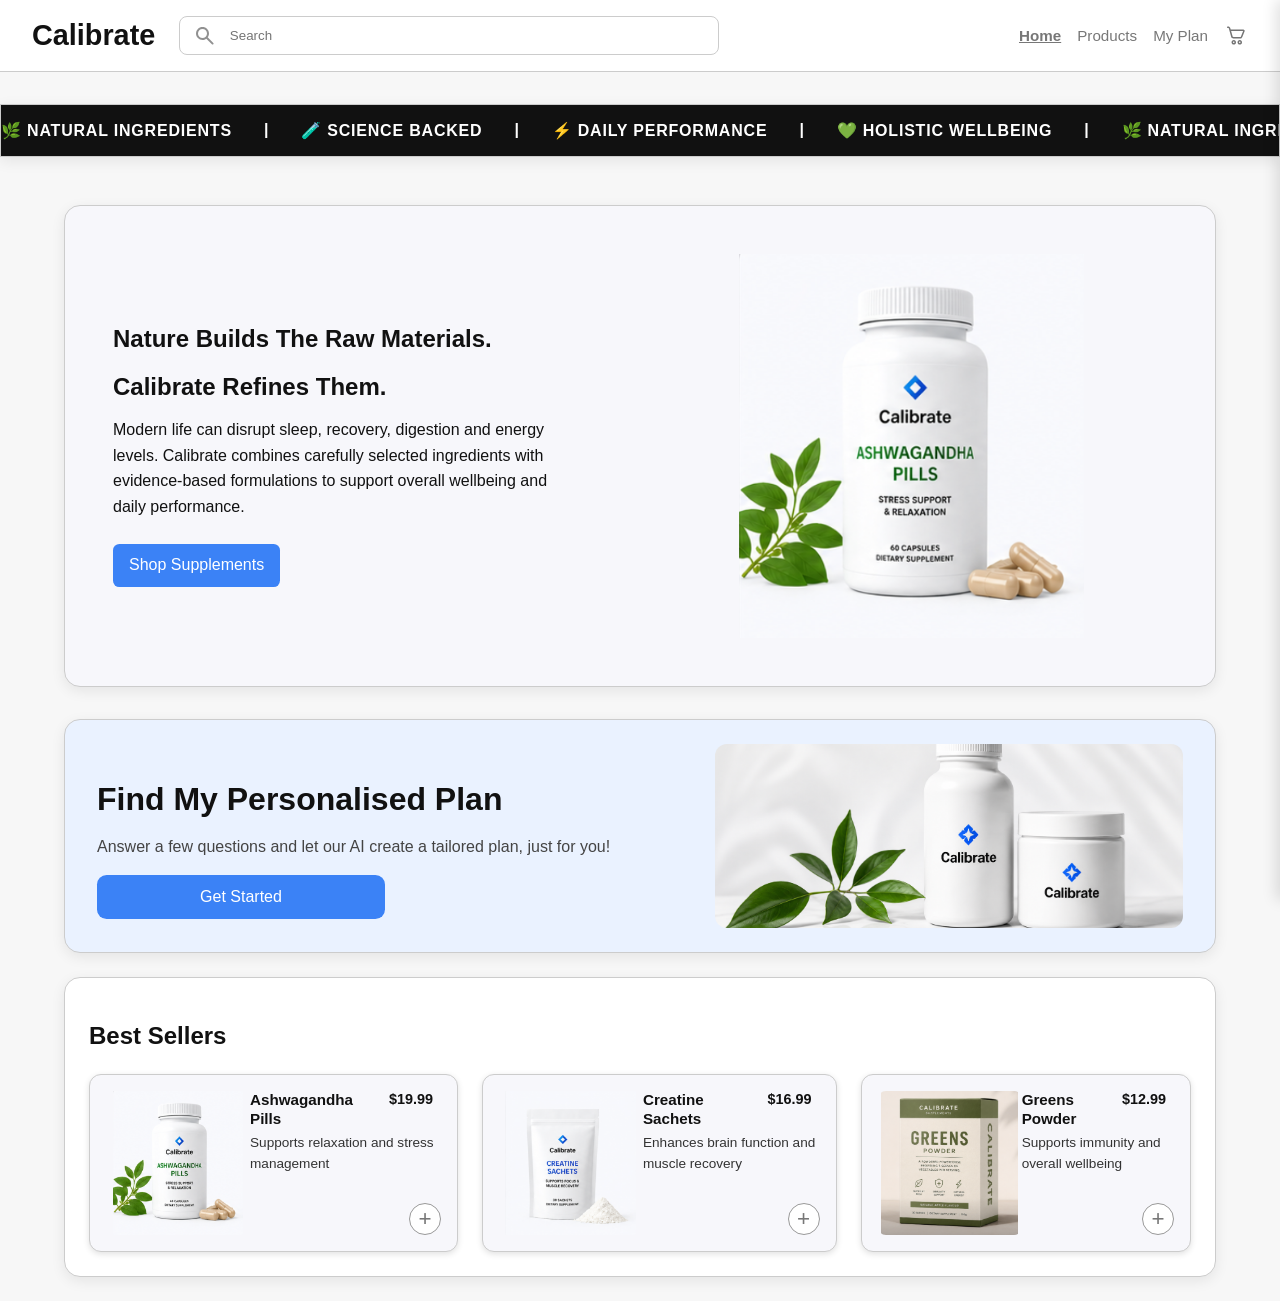
==== commit 76f8cf4a: "plan page js and html + edits" ====
--- a/index.html
+++ b/index.html
@@ -5,7 +5,7 @@
 <head>
     <link rel="stylesheet" href="styles.css">
 
-    <title>Calibrate Supplements</title>
+    <title>Calibrate</title>
 </head>
 
 
@@ -15,15 +15,15 @@
         <h1>Calibrate</h1>
 
         <div class="search-wrapper">
-            <span>🔍</span>
+            <img class="search-icon" src="images/search.svg" alt="Search">
             <input class="nav-search" type="text" placeholder="Search">
         </div>
 
         <nav> <!--allows the user to move between pages-->
             <a href="index.html" class="active-page">Home</a>
             <a href="products.html">Products</a>
-            <a href="#">My Plan</a>
-            <a class="cart-icon" href="cart.html" aria-label="Cart">🛒</a>
+            <a href="plan.html">My Plan</a>
+            <a class="cart-icon" href="cart.html" aria-label="Cart"> <img class="cart-icon-image" src="images/cart.svg" alt="Cart"></a>
         </nav>
     </header>
     
@@ -31,33 +31,19 @@
         
         <div class="scrolling-track">
             <span>🌿 NATURAL INGREDIENTS</span><span>|</span>
-            
             <span>🧪 SCIENCE BACKED</span><span>|</span>
-            
             <span>⚡ DAILY PERFORMANCE</span><span>|</span>
-            
             <span>💚 HOLISTIC WELLBEING</span><span>|</span>
-            
             <span>🌿 NATURAL INGREDIENTS</span><span>|</span>
-            
             <span>🧪 SCIENCE BACKED</span><span>|</span>
-            
             <span>⚡ DAILY PERFORMANCE</span><span>|</span>
-            
             <span>💚 HOLISTIC WELLBEING</span><span>|</span>
-
             <span>🌿 NATURAL INGREDIENTS</span><span>|</span>
-            
             <span>🧪 SCIENCE BACKED</span><span>|</span>
-            
             <span>⚡ DAILY PERFORMANCE</span><span>|</span>
-
             <span>💚 HOLISTIC WELLBEING</span><span>|</span>
-
             <span>🌿 NATURAL INGREDIENTS</span><span>|</span>
-            
             <span>🧪 SCIENCE BACKED</span><span>|</span>
-            
             <span>⚡ DAILY PERFORMANCE</span><span>|</span>           
         </div>
     
@@ -94,9 +80,7 @@
             <p>Answer a few questions and let our AI create a tailored plan, just for you!</p>
 
             <!--button links to products page-->
-            <a class="button-link" href="products.html">
-                Get Started
-            </a>
+            <a class="button-link" href="plan.html">Get Started</a>
         </div>
 
         <!--right side image placeholder-->
--- a/styles.css
+++ b/styles.css
@@ -46,8 +46,13 @@
     width: 100%;
 }
 
+nav {
+    display: flex;
+    align-items: center;
+    gap: 1rem;
+}
+
 nav a {
-    margin-right: 1rem;
     color: #777777;
     text-decoration: none;
     font-size: 0.95rem;
@@ -112,7 +117,7 @@
 }
 
 .breadcrumbs {
-    color: #888;
+    color: var(--accent-color);
     font-size: 0.9rem;
     margin-bottom: 1.5rem;
 }
@@ -122,11 +127,9 @@
 }
 
 .search-icon {
-    position: absolute;
-    left: 16px;
-    top: 50%;
-    transform: translateY(-50%);
-    color: #999;
+    width: 1.5rem;
+    height: 1.5rem;
+    flex-shrink: 0;
 }
 
 .search-bar {
@@ -670,9 +673,15 @@
     color: #777777;
 }
 
+.cart-icon-image {
+    width: 1.5rem;
+    height: 1.55rem;
+    display: block;
+}
+
 .cart-icon {
-    font-size: 1.4rem;
-    text-decoration: none;
+    display: flex;
+    align-items: center;
 }
 
 .search-wrapper {
@@ -972,3 +981,47 @@
         transform: translateX(-50%);
     }
 }
+
+/* ===== PLAN PAGE - FORM ===== */
+#plan-form {
+    margin-top: 2rem;
+}
+
+#plan-form label {
+    display: block;
+    padding: 0.75rem 0;
+    font-size: 1rem;
+}
+
+#plan-form h3 {
+    margin-top: 2rem;
+    margin-bottom: 1rem;
+}
+
+#result {
+    margin-top: 2rem;
+    padding: 1.5rem;
+    border-radius: 0.75rem;
+    background-color: #f7f7f7;
+}
+
+.plan-card {
+    background: white;
+    border-radius: 1rem;
+    padding: 2rem;
+    margin-top: 2rem;
+    box-shadow: 0 4px 16px rgba(0,0,0,0.08);
+}
+
+.recommendation-card {
+    background: white;
+    padding: 2rem;
+    border-radius: 1rem;
+    box-shadow: 0 4px 16px rgba(0,0,0,0.08);
+    text-align: center;
+}
+
+.recommendation-card img {
+    width: 10rem;
+    margin: 1rem 0;
+}
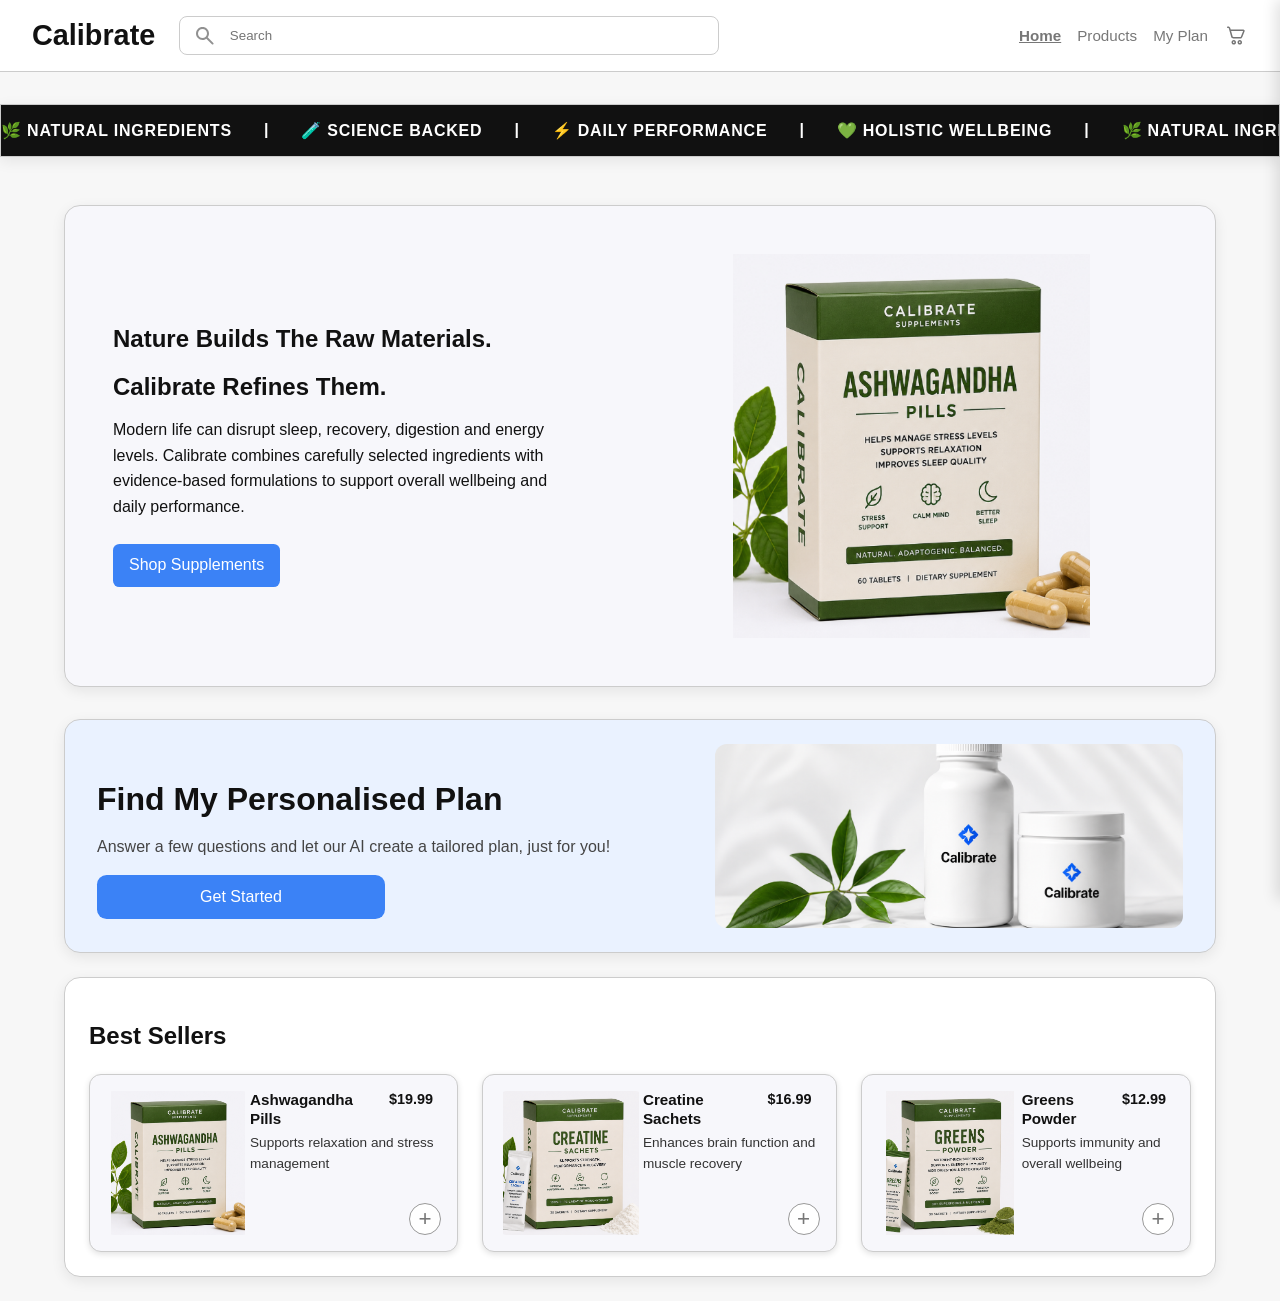
==== commit dcadc809: "css file separation and product image changes" ====
--- a/index.html
+++ b/index.html
@@ -4,6 +4,9 @@
 
 <head>
     <link rel="stylesheet" href="styles.css">
+    <link rel="stylesheet" href="homepage.css">
+    <link rel="stylesheet" href="popup-cart.css">
+    <link rel="stylesheet" href="responsive.css">
 
     <title>Calibrate</title>
 </head>
@@ -68,7 +71,7 @@
         </div>
         
         <div class="brand-hero-image">
-            <img id="hero-image" src="images/ashwagandhahomepage.png" alt="Calibrate Supplements">
+            <img id="hero-image" src="images/ashwagandha.png" alt="Calibrate Supplements">
         </div>
     
     </section>
@@ -95,7 +98,7 @@
         <div class="home-products">
             
         <article class="home-product-card" onclick="window.location.href='ashwagandha.html'">
-            <img class="product-card-image" src="images/ashwagandhahomepage.png" alt="Ashwagandha Pills">  
+            <img class="product-card-image" src="images/ashwagandha.png" alt="Ashwagandha Pills">  
             <h3>Ashwagandha Pills</h3>
             <p>Supports relaxation and stress management</p>
             <p>$19.99</p>
@@ -103,7 +106,7 @@
         </article>
 
         <article class="home-product-card" onclick="window.location.href='creatine.html'">
-            <img class="product-card-image" src="images/creatinehomepage.png" alt="Creatine Sachets">
+            <img class="product-card-image" src="images/creatine.png" alt="Creatine Sachets">
             <h3>Creatine Sachets</h3>
             <p>Enhances brain function and muscle recovery</p>
             <p>$16.99</p>
--- a/styles.css
+++ b/styles.css
@@ -266,13 +266,16 @@
 
 .product-detail-image {
     width: 100%;
-    height: 26rem;
-    object-fit: contain;
+    height: 33rem;
+    object-fit: cover;
     background-color: #f7f7fb;
     border-radius: 1rem;
     border: 1px solid var(--border-color);
-    padding: 1rem;
+    padding: 0;
     box-sizing: border-box;
+
+    transition: opacity 0.5s ease;
+    opacity: 1;
 }
 
 
@@ -370,197 +373,6 @@
 .goals-section {
     background-color: #eef4ff;
 }
-/* ===== CONFIRMATION ===== */
-
-.confirmation-box {
-    max-width: 38rem;
-    margin: 3rem auto;
-    text-align: center;
-}
-
-.confirmation-box h2 {
-    margin-bottom: 0.75rem;
-}
-
-.confirmation-box p {
-    line-height: 1.6;
-}
-
-.confirmation-box .button-link {
-    width: 12rem;
-    font-weight: 600;
-}
-
-.confirmation-box .order-summary {
-    text-align: left;
-}
-
-.confirmation-box .cart-item {
-    box-shadow: none;
-}
-
-.confirmation-box .cart-minus,
-.confirmation-box .cart-plus,
-.confirmation-box .cart-remove {
-    display: none;
-}
-
-.order-summary {
-    background-color: #f7f7f7;
-    border: 1px solid var(--border-color);
-    border-radius: 0.75rem;
-    padding: 1.5rem;
-    margin: 2rem 0 1.5rem 0;
-    box-shadow: var(--shadow);
-}
-
-/* ===== CART PAGE ===== */
-
-.cart-page {
-    max-width: 45rem;
-    margin: 2rem auto;
-}
-
-.cart-item {
-    display: flex;
-    gap: 2rem;
-    justify-content: flex-start;
-    align-items: center;
-    background-color: #f7f7fb;
-    padding: 0.75rem 1.5rem;
-    margin-bottom: 1rem;
-    border-radius: 0.75rem;
-    border: 1px solid #cccccc;
-}
-
-
-.cart-item-image {
-    width: 8rem;
-    height: 8rem;
-    object-fit: cover;
-    flex-shrink: 0;
-}
-
-.cart-item-info {
-    display: flex;
-    flex-direction: column;
-    justify-content: center;
-}
-
-.cart-item-info h3 {
-    margin-bottom: 0.25rem;
-}
-
-.cart-item-info p {
-    margin: 0;
-}
-
-.cart-item-price {
-    font-weight: bold;
-    margin-left: auto;
-}
-
-.cart-quantity-row {
-    display: flex;
-    align-items: center;
-    gap: 0.5rem;
-}
-
-.cart-minus,
-.cart-plus {
-    width: 2rem;
-    height: 2rem;
-    border-radius: 0.4rem;
-    display: flex;
-    align-items: center;
-    justify-content: center;
-    padding: 0;
-    line-height: 1;
-}
-
-.cart-remove {
-    margin-left: 1rem;
-}
-
-.cart-item h3 {
-    margin-bottom: 0.25rem;
-}
-
-.cart-total {
-    border-top: 2px solid black;
-    margin-top: 1.5rem;
-    padding-top: 1rem;
-}
-
-.cart-action-button,
-.checkout-button {
-    width: 12rem;
-    height: 3rem;
-
-    display: inline-flex;
-    align-items: center;
-    justify-content: center;
-
-    box-sizing: border-box;
-
-    font-size: 1rem;
-    font-weight: 600;
-
-
-    vertical align: top;
-
-}
-
-.cart-action-button {
-    background-color: var(--accent-color);
-    color: white;
-}
-
-.checkout-button {
-    background-color: #777777;
-    color: white;
-}
-
-
-.cart-buttons {
-    display: flex;
-    gap: 1rem;
-}
-
-
-/* ===== RESPONSIVE DESIGN ===== */
-
-@media (max-width: 768px) {
-    
-    /* stacks intro section vertically on mobile*/
-    .introduction {
-        flex-direction: column;
-        text-align: center;
-    }
-
-    /*stacks product details vertically*/
-    .product-details {
-        flex-direction: column;
-    }
-
-    /*product cards take full screen width*/
-    article {
-        width: 100%;
-    }
-
-    /*top bar navigation spacing*/
-    nav {
-        display: flex;
-        flex-wrap: wrap;
-        gap: 1rem;
-    }
-
-    /*stacks cart items vertically*/
-    .cart-item {
-        flex-direction: column;
-        align-items: flex-start;
-    }
-}
 
 .active-page {
     font-weight: bold;
@@ -574,454 +386,3 @@
     object-position: center;
     border-radius: 0.75rem;
 }
-
-/* ===== HOMEPAGE PRODUCT CARDS - A2 MATCH ===== */
-
-.home-product-card {
-    display: grid;
-    grid-template-columns: 8rem 2fr auto;
-    grid-template-rows: auto 1fr auto;
-    column-gap: 1rem;
-    row-gap: 0.35rem;
-
-    min-height: 8.5rem;
-    padding: 1rem;
-
-    background-color: #f7f7fb;
-    border: 1px solid var(--border-color);
-    border-radius: 0.75rem;
-
-    box-shadow: 0 2px 6px rgba(0,0,0,0.12);
-}
-
-.home-product-card .product-card-image {
-    grid-column: 1;
-    grid-row: 1 / 4;
-
-    width: 9rem;
-    height: 9rem;
-
-    object-fit: contain;
-    align-self: start;
-
-    margin: 0;
-    padding: 0;
-    background-color: transparent;
-}
-
-.home-product-card h3 {
-    grid-column: 2;
-    grid-row: 1;
-
-    margin: 0;
-    font-size: 0.95rem;
-    line-height: 1.2;
-    align-self: start;
-}
-
-.home-product-card p:first-of-type {
-    grid-column: 2 / 4;
-    grid-row: 2;
-
-    margin: 0;
-    font-size: 0.85rem;
-    line-height: 1.5;
-    color: #333333;
-    max-width: none;
-    align-self: start;
-}
-
-.home-product-card p:nth-of-type(2) {
-    grid-column: 3;
-    grid-row: 1;
-
-    margin: 0;
-    font-size: 0.9rem;
-    font-weight: bold;
-    color: #111111;
-    text-align: right;
-    align-self: start;
-
-    justify-self: end;
-    padding-right: 0.5rem;
-}
-
-.home-product-card .add-btn {
-    grid-column: 3;
-    grid-row: 3;
-
-    width: 2rem;
-    height: 2rem;
-
-    padding: 0;
-    margin: 0;
-
-    border-radius: 50%;
-    background-color: white;
-    border: 1.5px solid #999999;
-
-    justify-self: end;
-    align-self: end;
-
-    font-size: 0;
-}
-
-.home-product-card .add-btn::after {
-    content: "+";
-    font-size: 1.4rem;
-    line-height: 1;
-    color: #777777;
-}
-
-.cart-icon-image {
-    width: 1.5rem;
-    height: 1.55rem;
-    display: block;
-}
-
-.cart-icon {
-    display: flex;
-    align-items: center;
-}
-
-.search-wrapper {
-    display: flex;
-    align-items: center;
-    gap: 0.5rem;
-
-    border: 1px solid var(--border-color);
-    border-radius: 0.5rem;
-    padding: 0.4rem 0.8rem;
-
-    max-width: 32rem;
-    width: 100%;
-    background-color: white;
-}
-
-.search-wrapper span {
-    color: #777777;
-}
-
-.search-wrapper .nav-search {
-    border: none;
-    outline: none;
-    padding: 0.3rem;
-    width: 100%;
-}
-
-/* === PRODUCT SPECIFIC PAGE === */
-
-.product-accordion {
-    margin-top: 1.4rem;
-}
-
-.product-gallery {
-    text-align: center;
-    max-width: 30rem;
-}
-
-.image-dots {
-    margin-top: 0.4rem;
-}
-
-.image-dots span {
-    display: inline-block;
-    width: 0.45rem;
-    height: 0.45rem;
-    background-color: #777777;
-    border-radius: 50%;
-    margin: 0 0.2rem;
-}
-
-.product-title-row {
-    display: flex;
-    justify-content: space-between;
-    align-items: flex-start;
-    gap: 2rem;
-}
-
-.product-title-row h2,
-.product-title-row .price {
-    margin: 0;
-    line-height: 1.2
-}
-
-.quantity-row {
-    display: flex;
-    align-items: center;
-    gap: 0.35rem;
-    margin: 1rem 0 1rem 0;
-}
-
-.quantity-input {
-    width: 2rem;
-    height: 2rem;
-    text-align: center;
-
-}
-
-.quantity-number {
-    min-width: 1rem;
-    text-align: center;
-}
-
-.quantity-btn {
-    width: 1.4rem;
-    height: 1.4rem;
-    min-height: 0;
-
-    padding: 0;
-    margin: 0;
-
-    border-radius: 0.4rem;
-    border: 1px solid #999999;
-
-    background-color: white;
-    color: #111111;
-
-    display: inline-flex;
-    align-items: center;
-    justify-content: center;
-
-    font-size: 0.9rem;
-    line-height: 1;
-}
-
-.quantity-btn:focus {
-    outline: none;
-}
-
-.product-main-button {
-    width: 13rem;
-    background-color: #111111;
-    border-radius: 2rem;
-}
-
-.product-accordion details {
-    background-color: #f7f7fb;
-    border: 1px solid var(--border-color);
-    border-radius: 0.4rem;
-    padding: 0.45rem 1rem;
-    margin-bottom: 0.5rem;
-}
-
-.product-accordion summary {
-    cursor: pointer;
-    font-weight: 500;
-}
-
-/* ===== POP-UP CART ===== */
-
-.pop-up-cart {
-    position: fixed;
-    top: 0;
-    right: -22rem;
-    width: 22rem;
-    height: 100vh;
-
-    background-color: white;
-    border-left: 1px solid var(--border-color);
-    box-shadow: -4px 0 14px rgba(0, 0, 0, 0.12);
-
-    padding: 1.5rem;
-    box-sizing: border-box;
-
-    transition: 0.3s ease;
-    z-index: 1000;
-}
-
-.pop-up-cart.open {
-    right: 0
-}
-
-.close-pop-up-cart {
-    background-color: transparent;
-    color: black;
-    font-size: 1.5rem;
-    padding: 0;
-    margin-bottom: 1rem;
-}
-
-.pop-up-cart-item {
-    display: flex;
-    gap: 0.8rem;
-    align-items: center;
-
-    background-color: #f7f7fb;
-    border: 1px solid var(--border-color);
-    border-radius: 0.75rem;
-
-    padding: 0.75rem;
-    margin-bottom: 0.75rem;
-}
-
-.pop-up-cart-item img {
-    width: 3.5rem;
-    height: 3.5rem;
-    object-fit: contain;
-}
-
-.pop-up-cart-item h3 {
-    font-size: 0.9rem;
-    margin: 0;
-}
-
-.pop-up-cart-item p {
-    font-size: 0.8rem;
-    margin: 0.2rem 0;
-}
-
-.pop-up-cart-button,
-.clear-pop-up-cart {
-    margin-top: 0.75rem;
-    width: 100%;
-    text-align: center;
-    box-sizing: border-box;
-}
-
-body.cart-open main,
-body.cart-open header {
-    width: calc(100% - 22rem);
-    margin-left: 0;
-    transform: none;
-    transition: 0.3s ease;
-}
-
-main,
-header {
-    transition: 0.3s ease;
-}
-
-.clear-pop-up-cart {
-    background-color: black;
-    color: white;
-}
-
-.clear-pop-up-cart:hover {
-    background-color: darkred;
-}
-
-.remove-pop-up-item {
-    background: transparent;
-    color: #777777;
-    padding: 0;
-    margin-left: auto;
-    font-size: 1.2rem;
-    border: none;
-}
-
-/* ===== HOMEPAGE HERO ===== */
-
-.brand-hero {
-    display: grid;
-    grid-template-columns: 1fr 1fr;
-
-    align-items: center;
-    gap: 2rem;
-    background-color: #f7f7fb;
-    border: 1px solid var(--border-color);
-    border-radius: 1rem;
-    padding: 3rem;
-    margin-bottom: 2rem;
-}
-
-.brand-hero-content h2 {
-    margin-bottom: 0.75rem;
-}
-
-.hero-subheading {
-    color: var(--primary-color);
-}
-
-.brand-hero-content p {
-    line-height: 1.6;
-    max-width: 28rem;
-    margin-bottom: 1.5rem;
-}
-
-.brand-hero-image {
-    display: flex;
-    justify-content: center;
-}
-
-.brand-hero-image img {
-    width: 24rem;
-    height: 24rem;
-    object-fit: contain;
-}
-
-/* ===== SCROLLING BANNER ===== */
-
-.scrolling-banner {
-    overflow: hidden;
-    background-color: var(--primary-color);
-    color: white;
-    padding: 1rem 0;
-    margin: 0;
-    margin-top: 2rem;
-    border-radius: 0;
-}
-
-.scrolling-track {
-    display: flex;
-    gap: 2rem;
-    width: max-content;
-    animation: scroll-banner 15s linear infinite;
-    font-weight: bold;
-    letter-spacing: 0.05rem;
-}
-
-@keyframes scroll-banner {
-
-    from {
-        transform: translateX(0);
-    }
-
-    to {
-        transform: translateX(-50%);
-    }
-}
-
-/* ===== PLAN PAGE - FORM ===== */
-#plan-form {
-    margin-top: 2rem;
-}
-
-#plan-form label {
-    display: block;
-    padding: 0.75rem 0;
-    font-size: 1rem;
-}
-
-#plan-form h3 {
-    margin-top: 2rem;
-    margin-bottom: 1rem;
-}
-
-#result {
-    margin-top: 2rem;
-    padding: 1.5rem;
-    border-radius: 0.75rem;
-    background-color: #f7f7f7;
-}
-
-.plan-card {
-    background: white;
-    border-radius: 1rem;
-    padding: 2rem;
-    margin-top: 2rem;
-    box-shadow: 0 4px 16px rgba(0,0,0,0.08);
-}
-
-.recommendation-card {
-    background: white;
-    padding: 2rem;
-    border-radius: 1rem;
-    box-shadow: 0 4px 16px rgba(0,0,0,0.08);
-    text-align: center;
-}
-
-.recommendation-card img {
-    width: 10rem;
-    margin: 1rem 0;
-}
--- a/homepage.css
+++ b/homepage.css
@@ -0,0 +1,206 @@
+/* ===== HOMEPAGE PRODUCT CARDS - A2 MATCH ===== */
+
+.home-product-card {
+    display: grid;
+    grid-template-columns: 8rem 2fr auto;
+    grid-template-rows: auto 1fr auto;
+    column-gap: 1rem;
+    row-gap: 0.35rem;
+
+    min-height: 8.5rem;
+    padding: 1rem;
+
+    background-color: #f7f7fb;
+    border: 1px solid var(--border-color);
+    border-radius: 0.75rem;
+
+    box-shadow: 0 2px 6px rgba(0,0,0,0.12);
+}
+
+.home-product-card .product-card-image {
+    grid-column: 1;
+    grid-row: 1 / 4;
+
+    width: 9rem;
+    height: 9rem;
+
+    object-fit: contain;
+    align-self: start;
+
+    margin: 0;
+    padding: 0;
+    background-color: transparent;
+}
+
+.home-product-card h3 {
+    grid-column: 2;
+    grid-row: 1;
+
+    margin: 0;
+    font-size: 0.95rem;
+    line-height: 1.2;
+    align-self: start;
+}
+
+.home-product-card p:first-of-type {
+    grid-column: 2 / 4;
+    grid-row: 2;
+
+    margin: 0;
+    font-size: 0.85rem;
+    line-height: 1.5;
+    color: #333333;
+    max-width: none;
+    align-self: start;
+}
+
+.home-product-card p:nth-of-type(2) {
+    grid-column: 3;
+    grid-row: 1;
+
+    margin: 0;
+    font-size: 0.9rem;
+    font-weight: bold;
+    color: #111111;
+    text-align: right;
+    align-self: start;
+
+    justify-self: end;
+    padding-right: 0.5rem;
+}
+
+.home-product-card .add-btn {
+    grid-column: 3;
+    grid-row: 3;
+
+    width: 2rem;
+    height: 2rem;
+
+    padding: 0;
+    margin: 0;
+
+    border-radius: 50%;
+    background-color: white;
+    border: 1.5px solid #999999;
+
+    justify-self: end;
+    align-self: end;
+
+    font-size: 0;
+}
+
+.home-product-card .add-btn::after {
+    content: "+";
+    font-size: 1.4rem;
+    line-height: 1;
+    color: #777777;
+}
+
+.cart-icon-image {
+    width: 1.5rem;
+    height: 1.55rem;
+    display: block;
+}
+
+.cart-icon {
+    display: flex;
+    align-items: center;
+}
+
+.search-wrapper {
+    display: flex;
+    align-items: center;
+    gap: 0.5rem;
+
+    border: 1px solid var(--border-color);
+    border-radius: 0.5rem;
+    padding: 0.4rem 0.8rem;
+
+    max-width: 32rem;
+    width: 100%;
+    background-color: white;
+}
+
+.search-wrapper span {
+    color: #777777;
+}
+
+.search-wrapper .nav-search {
+    border: none;
+    outline: none;
+    padding: 0.3rem;
+    width: 100%;
+}
+
+
+/* ===== HOMEPAGE HERO ===== */
+
+.brand-hero {
+    display: grid;
+    grid-template-columns: 1fr 1fr;
+
+    align-items: center;
+    gap: 2rem;
+    background-color: #f7f7fb;
+    border: 1px solid var(--border-color);
+    border-radius: 1rem;
+    padding: 3rem;
+    margin-bottom: 2rem;
+}
+
+.brand-hero-content h2 {
+    margin-bottom: 0.75rem;
+}
+
+.hero-subheading {
+    color: var(--primary-color);
+}
+
+.brand-hero-content p {
+    line-height: 1.6;
+    max-width: 28rem;
+    margin-bottom: 1.5rem;
+}
+
+.brand-hero-image {
+    display: flex;
+    justify-content: center;
+}
+
+.brand-hero-image img {
+    width: 24rem;
+    height: 24rem;
+    object-fit: contain;
+}
+
+/* ===== SCROLLING BANNER ===== */
+
+.scrolling-banner {
+    overflow: hidden;
+    background-color: var(--primary-color);
+    color: white;
+    padding: 1rem 0;
+    margin: 0;
+    margin-top: 2rem;
+    border-radius: 0;
+}
+
+.scrolling-track {
+    display: flex;
+    gap: 2rem;
+    width: max-content;
+    animation: scroll-banner 15s linear infinite;
+    font-weight: bold;
+    letter-spacing: 0.05rem;
+}
+
+@keyframes scroll-banner {
+
+    from {
+        transform: translateX(0);
+    }
+
+    to {
+        transform: translateX(-50%);
+    }
+}
--- a/popup-cart.css
+++ b/popup-cart.css
@@ -0,0 +1,99 @@
+/* ===== POP-UP CART ===== */
+
+.pop-up-cart {
+    position: fixed;
+    top: 0;
+    right: -22rem;
+    width: 22rem;
+    height: 100vh;
+
+    background-color: white;
+    border-left: 1px solid var(--border-color);
+    box-shadow: -4px 0 14px rgba(0, 0, 0, 0.12);
+
+    padding: 1.5rem;
+    box-sizing: border-box;
+
+    transition: 0.3s ease;
+    z-index: 1000;
+}
+
+.pop-up-cart.open {
+    right: 0
+}
+
+.close-pop-up-cart {
+    background-color: transparent;
+    color: black;
+    font-size: 1.5rem;
+    padding: 0;
+    margin-bottom: 1rem;
+}
+
+.pop-up-cart-item {
+    display: flex;
+    gap: 0.8rem;
+    align-items: center;
+
+    background-color: #f7f7fb;
+    border: 1px solid var(--border-color);
+    border-radius: 0.75rem;
+
+    padding: 0.75rem;
+    margin-bottom: 0.75rem;
+}
+
+.pop-up-cart-item img {
+    width: 3.5rem;
+    height: 3.5rem;
+    object-fit: contain;
+}
+
+.pop-up-cart-item h3 {
+    font-size: 0.9rem;
+    margin: 0;
+}
+
+.pop-up-cart-item p {
+    font-size: 0.8rem;
+    margin: 0.2rem 0;
+}
+
+.pop-up-cart-button,
+.clear-pop-up-cart {
+    margin-top: 0.75rem;
+    width: 100%;
+    text-align: center;
+    box-sizing: border-box;
+}
+
+body.cart-open main,
+body.cart-open header {
+    width: calc(100% - 22rem);
+    margin-left: 0;
+    transform: none;
+    transition: 0.3s ease;
+}
+
+main,
+header {
+    transition: 0.3s ease;
+}
+
+.clear-pop-up-cart {
+    background-color: black;
+    color: white;
+}
+
+.clear-pop-up-cart:hover {
+    background-color: darkred;
+}
+
+.remove-pop-up-item {
+    background: transparent;
+    color: #777777;
+    padding: 0;
+    margin-left: auto;
+    font-size: 1.2rem;
+    border: none;
+}
--- a/responsive.css
+++ b/responsive.css
@@ -0,0 +1,33 @@
+/* ===== RESPONSIVE DESIGN ===== */
+
+@media (max-width: 768px) {
+    
+    /* stacks intro section vertically on mobile*/
+    .introduction {
+        flex-direction: column;
+        text-align: center;
+    }
+
+    /*stacks product details vertically*/
+    .product-details {
+        flex-direction: column;
+    }
+
+    /*product cards take full screen width*/
+    article {
+        width: 100%;
+    }
+
+    /*top bar navigation spacing*/
+    nav {
+        display: flex;
+        flex-wrap: wrap;
+        gap: 1rem;
+    }
+
+    /*stacks cart items vertically*/
+    .cart-item {
+        flex-direction: column;
+        align-items: flex-start;
+    }
+}
